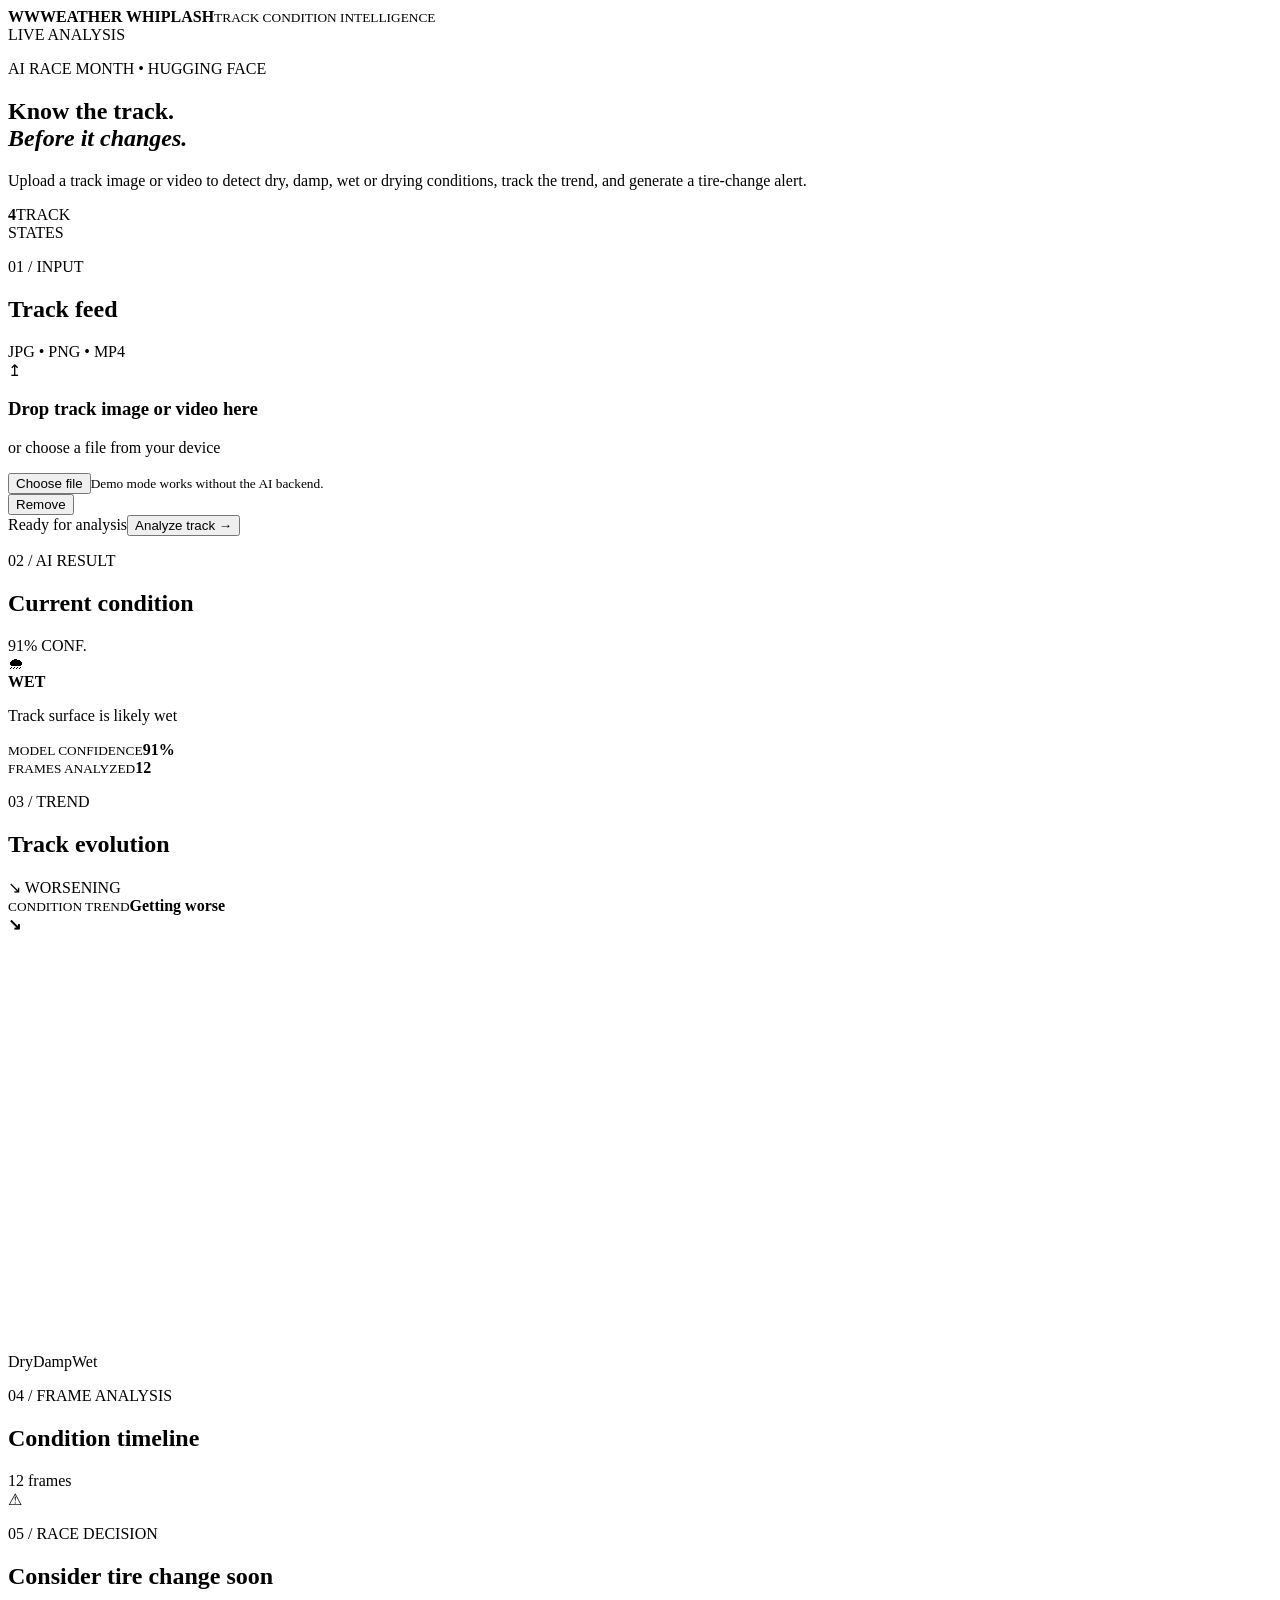
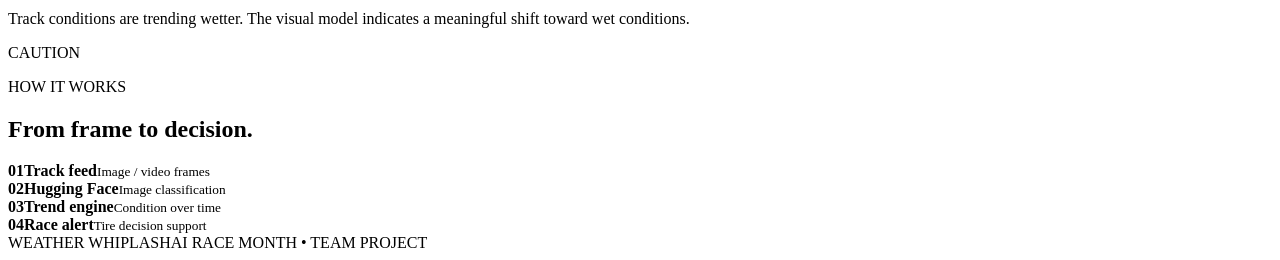
==== index.html @ 78994215 "Updated files" ====
<!doctype html>
<html lang="en">

<head>
    <meta charset="UTF-8">
    <meta name="viewport" content="width=device-width,initial-scale=1">
    <title>Weather Whiplash | Track Intelligence</title>
    <link rel="stylesheet" href="css/style.css">
</head>

<body>
    <header class="top"><a class="brand"><b>WW</b><span><strong>WEATHER WHIPLASH</strong><small>TRACK CONDITION
                    INTELLIGENCE</small></span></a>
        <div class="live"><i></i> LIVE ANALYSIS</div>
    </header>
    <main>
        <section class="hero">
            <div>
                <p class="eyebrow">AI RACE MONTH • HUGGING FACE</p>
                <h1>Know the track.<br><em>Before it changes.</em></h1>
                <p>Upload a track image or video to detect dry, damp, wet or drying conditions, track the trend, and
                    generate a tire-change alert.</p>
            </div>
            <div class="badge"><b>4</b><span>TRACK<br>STATES</span></div>
        </section>
        <section class="card upload">
            <div class="head">
                <div>
                    <p class="eyebrow">01 / INPUT</p>
                    <h2>Track feed</h2>
                </div><span class="pill">JPG • PNG • MP4</span>
            </div>
            <div id="drop" class="drop"><input id="file" type="file" accept="image/*,video/*" hidden>
                <div class="up">↥</div>
                <h3>Drop track image or video here</h3>
                <p>or choose a file from your device</p><button id="choose" class="btn red">Choose
                    file</button><small>Demo mode works without the AI backend.</small>
            </div>
            <div id="preview" class="preview hidden">
                <div id="media"></div>
                <div class="filebar"><b id="filename"></b><button id="remove" class="btn ghost">Remove</button></div>
            </div>
            <div class="analyze"><span><i id="stateDot"></i><span id="state">Ready for analysis</span></span><button
                    id="analyze" class="btn red big">Analyze track →</button></div>
        </section>
        <section class="grid">
            <article class="card result">
                <div class="head">
                    <div>
                        <p class="eyebrow">02 / AI RESULT</p>
                        <h2>Current condition</h2>
                    </div><span id="confPill" class="pill green">91% CONF.</span>
                </div>
                <div class="condition">
                    <div id="icon" class="icon">🌧</div>
                    <div><strong id="condition">WET</strong>
                        <p id="sub">Track surface is likely wet</p>
                    </div>
                </div>
                <div class="bar"><i id="bar"></i></div>
                <div class="stats">
                    <div><small>MODEL CONFIDENCE</small><b id="confidence">91%</b></div>
                    <div><small>FRAMES ANALYZED</small><b id="frames">12</b></div>
                </div>
            </article>
            <article class="card result">
                <div class="head">
                    <div>
                        <p class="eyebrow">03 / TREND</p>
                        <h2>Track evolution</h2>
                    </div><span id="trendPill" class="pill warn">↘ WORSENING</span>
                </div>
                <div class="trendtop">
                    <div><small>CONDITION TREND</small><b id="trend">Getting worse</b></div><strong
                        id="arrow">↘</strong>
                </div>
                <div class="chart"><svg id="chart" viewBox="0 0 700 230" preserveAspectRatio="none"></svg></div>
                <div class="legend"><span><i class="dry"></i>Dry</span><span><i class="damp"></i>Damp</span><span><i
                            class="wet"></i>Wet</span></div>
            </article>
        </section>
        <section class="card timeline">
            <div class="head">
                <div>
                    <p class="eyebrow">04 / FRAME ANALYSIS</p>
                    <h2>Condition timeline</h2>
                </div><span id="count" class="pill">12 frames</span>
            </div>
            <div id="timeline" class="frames"></div>
        </section>
        <section class="card recommendation">
            <div id="recIcon" class="recicon">⚠</div>
            <div>
                <p class="eyebrow">05 / RACE DECISION</p>
                <h2 id="recTitle">Consider tire change soon</h2>
                <p id="recText">Track conditions are trending wetter. The visual model indicates a meaningful shift
                    toward wet conditions.</p>
            </div><span id="recTag" class="pill warn">CAUTION</span>
        </section>
        <section class="how">
            <div>
                <p class="eyebrow">HOW IT WORKS</p>
                <h2>From frame to decision.</h2>
            </div>
            <div class="pipeline">
                <div><b>01</b><strong>Track feed</strong><small>Image / video frames</small></div><i></i>
                <div><b>02</b><strong>Hugging Face</strong><small>Image classification</small></div><i></i>
                <div><b>03</b><strong>Trend engine</strong><small>Condition over time</small></div><i></i>
                <div><b>04</b><strong>Race alert</strong><small>Tire decision support</small></div>
            </div>
        </section>
    </main>
    <footer><span>WEATHER WHIPLASH</span><span>AI RACE MONTH • TEAM PROJECT</span></footer>
    <script src="js/script.js"></script>
</body>

</html>
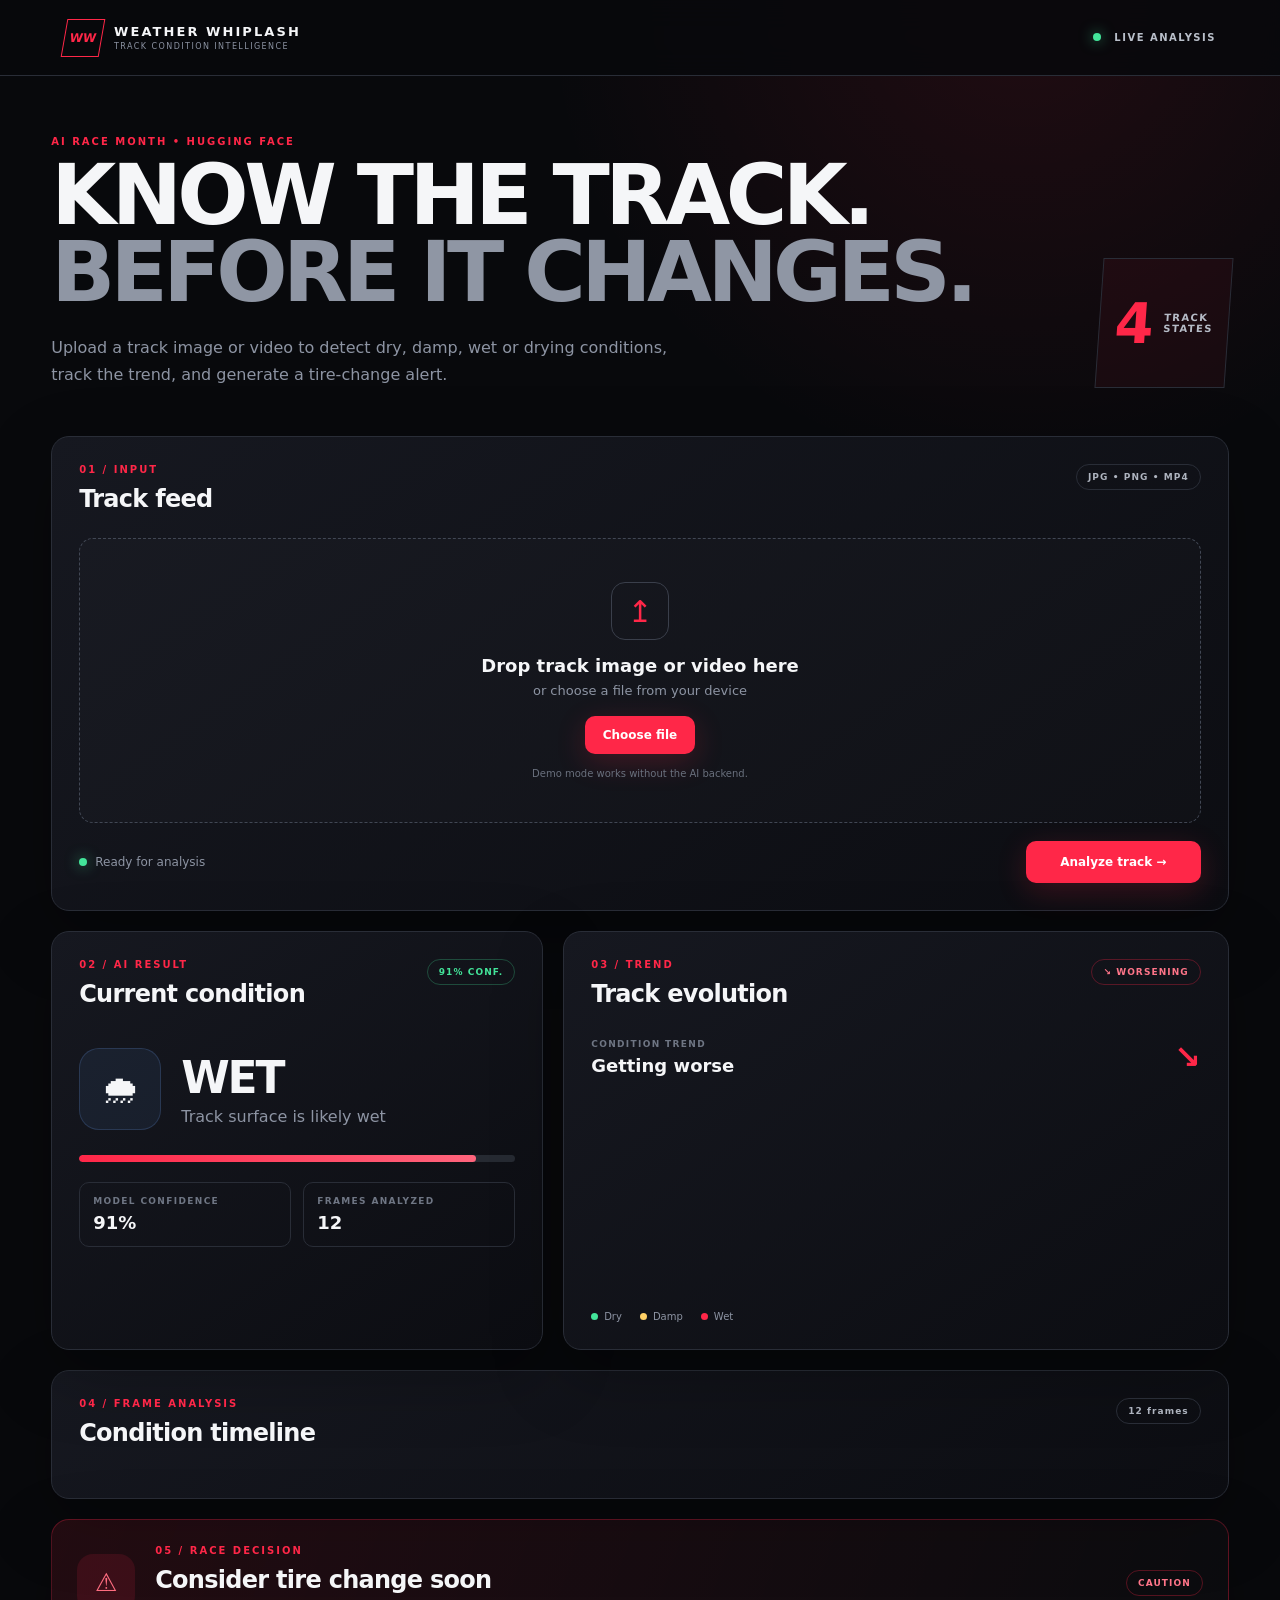
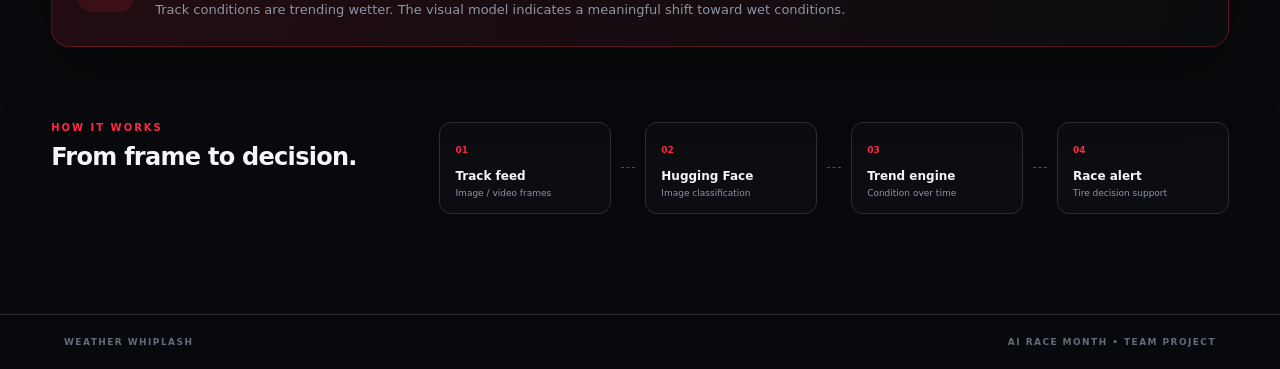
==== commit ac71300f: "Folder management" ====
--- a/index.html
+++ b/index.html
@@ -5,7 +5,7 @@
     <meta charset="UTF-8">
     <meta name="viewport" content="width=device-width,initial-scale=1">
     <title>Weather Whiplash | Track Intelligence</title>
-    <link rel="stylesheet" href="css/style.css">
+    <link rel="stylesheet" href="style.css">
 </head>
 
 <body>
--- a/style.css
+++ b/style.css
@@ -0,0 +1 @@
+:root{--bg:#08090c;--card:#111319;--card2:#171920;--line:#292d37;--text:#f5f6f8;--muted:#8d94a3;--red:#ff2748;--green:#43e59a;--yellow:#ffd166;--blue:#6da7ff}*{box-sizing:border-box;margin:0;padding:0}body{font-family:Inter,system-ui,-apple-system,Segoe UI,sans-serif;background:radial-gradient(circle at 80% 0,rgba(255,39,72,.1),transparent 30rem),var(--bg);color:var(--text);min-height:100vh}button{font:inherit;cursor:pointer}.top{height:76px;border-bottom:1px solid var(--line);display:flex;align-items:center;justify-content:space-between;padding:0 5vw;background:#08090cd9;backdrop-filter:blur(15px);position:sticky;top:0;z-index:5}.brand{display:flex;gap:12px;align-items:center;color:var(--text);text-decoration:none}.brand>b{width:38px;height:38px;display:grid;place-items:center;border:1px solid var(--red);color:var(--red);font-size:12px;transform:skew(-10deg)}.brand strong{display:block;font-size:13px;letter-spacing:.16em}.brand small{display:block;color:var(--muted);font-size:8px;letter-spacing:.18em;margin-top:3px}.live{font-size:10px;letter-spacing:.15em;font-weight:800;color:#b9bfca}.live i,#stateDot{display:inline-block;width:8px;height:8px;border-radius:50%;background:var(--green);box-shadow:0 0 14px #43e59aaa;margin-right:8px}main{width:min(1180px,92%);margin:auto;padding:60px 0 80px}.hero{min-height:300px;display:flex;align-items:end;justify-content:space-between;gap:30px;padding-bottom:48px}.eyebrow{color:var(--red);font-size:10px;letter-spacing:.2em;font-weight:900;margin-bottom:10px}.hero h1{font-size:clamp(48px,7vw,84px);line-height:.92;letter-spacing:-.055em;text-transform:uppercase}.hero h1 em{color:#8f96a4;font-style:normal}.hero p:not(.eyebrow){max-width:650px;color:var(--muted);line-height:1.7;margin-top:22px}.badge{min-width:130px;height:130px;border:1px solid var(--line);display:flex;align-items:center;justify-content:center;gap:10px;background:#ff27480e;transform:skew(-4deg)}.badge b{font-size:56px;color:var(--red)}.badge span{font-size:10px;font-weight:900;letter-spacing:.14em;color:#b6bcc7}.card{background:linear-gradient(145deg,#161820,#0c0d12);border:1px solid var(--line);border-radius:18px;box-shadow:0 24px 70px #00000047}.upload,.result,.timeline{padding:27px}.head{display:flex;justify-content:space-between;align-items:start;gap:20px}.head h2,.recommendation h2,.how h2{font-size:24px;letter-spacing:-.03em}.pill{border:1px solid var(--line);border-radius:999px;padding:7px 11px;color:#aeb4bf;font-size:9px;font-weight:900;letter-spacing:.12em;white-space:nowrap}.pill.green{color:var(--green);border-color:#43e59a44}.pill.warn{color:#ff7589;border-color:#ff27484d}.drop{margin-top:25px;min-height:285px;border:1px dashed #414754;border-radius:14px;display:flex;flex-direction:column;justify-content:center;align-items:center;text-align:center;background:#ffffff04;transition:.2s}.drop.drag{border-color:var(--red);background:#ff27480b}.up{width:58px;height:58px;display:grid;place-items:center;border:1px solid #3a3f4b;border-radius:14px;color:var(--red);font-size:30px;margin-bottom:15px}.drop h3{font-size:18px}.drop p{color:var(--muted);font-size:13px;margin:7px 0 18px}.drop small{color:#69707d;font-size:10px;margin-top:14px}.btn{border:0;border-radius:10px;padding:12px 18px;font-weight:850;font-size:12px;transition:.2s}.btn:hover{transform:translateY(-2px)}.red{background:var(--red);color:#fff;box-shadow:0 8px 30px #ff274833}.ghost{background:transparent;color:#d2d5dc;border:1px solid var(--line)}.big{min-width:175px;padding:14px 20px}.analyze{margin-top:18px;display:flex;justify-content:space-between;align-items:center;gap:20px;color:var(--muted);font-size:12px}.analyze .red:disabled{opacity:.55;cursor:wait;transform:none}.preview{margin-top:20px;border:1px solid var(--line);border-radius:14px;overflow:hidden}.preview>div:first-child{min-height:240px;background:#090a0d;display:grid;place-items:center}.preview img,.preview video{display:block;width:100%;max-height:430px;object-fit:contain}.filebar{padding:13px 15px;display:flex;align-items:center;justify-content:space-between;background:#ffffff06}.hidden{display:none!important}.grid{display:grid;grid-template-columns:.85fr 1.15fr;gap:20px;margin-top:20px}.condition{display:flex;align-items:center;gap:20px;margin:40px 0 25px}.icon{width:82px;height:82px;border-radius:20px;display:grid;place-items:center;font-size:39px;background:#6da7ff14;border:1px solid #6da7ff2e}.condition strong{font-size:44px;letter-spacing:-.05em}.condition p{color:var(--muted);margin-top:4px}.bar{height:7px;background:#262a32;border-radius:99px;overflow:hidden}.bar i{display:block;height:100%;width:91%;background:linear-gradient(90deg,var(--red),#ff647c);border-radius:inherit;transition:.7s}.stats{display:grid;grid-template-columns:1fr 1fr;gap:12px;margin-top:20px}.stats div{padding:13px;border:1px solid var(--line);border-radius:10px}.stats small,.trendtop small{display:block;color:#6f7684;font-size:9px;letter-spacing:.15em;font-weight:900}.stats b{display:block;margin-top:6px;font-size:18px}.trendtop{display:flex;justify-content:space-between;align-items:end;margin-top:30px}.trendtop b{display:block;font-size:18px;margin-top:6px}.trendtop>strong{font-size:32px;color:var(--red)}.chart{height:220px;margin-top:15px}.chart svg{width:100%;height:100%}.legend{display:flex;gap:18px;color:var(--muted);font-size:10px}.legend span{display:flex;align-items:center;gap:6px}.legend i{width:7px;height:7px;border-radius:50%}.dry{background:var(--green)}.damp{background:var(--yellow)}.wet{background:var(--red)}.timeline{margin-top:20px}.frames{display:grid;grid-template-columns:repeat(12,1fr);gap:8px;margin-top:24px}.frame{min-height:72px;padding:9px 7px;border:1px solid var(--line);border-radius:9px;background:#0d0f14;text-align:center}.frame small{color:#69707d;font-size:8px}.frame b{display:block;font-size:9px;margin-top:11px}.frame i{display:block;height:4px;border-radius:10px;margin-top:10px}.frame.dry i{background:var(--green)}.frame.damp i{background:var(--yellow)}.frame.wet i{background:var(--red)}.frame.drying i{background:var(--blue)}.recommendation{margin-top:20px;padding:25px;display:grid;grid-template-columns:auto 1fr auto;align-items:center;gap:20px;border-color:#ff274847;background:linear-gradient(110deg,#ff27481c,#ffffff04)}.recicon{width:58px;height:58px;border-radius:16px;display:grid;place-items:center;background:#ff27481f;color:#ff6d80;font-size:25px}.recommendation p:not(.eyebrow){color:var(--muted);line-height:1.6;margin-top:6px;max-width:760px;font-size:13px}.how{padding:75px 0 20px;display:grid;grid-template-columns:.6fr 1.4fr;gap:50px}.pipeline{display:flex;align-items:stretch;gap:10px}.pipeline>div{flex:1;border:1px solid var(--line);border-radius:12px;padding:15px;background:#ffffff04}.pipeline b{color:var(--red);font-size:9px}.pipeline strong{display:block;font-size:12px;margin-top:12px}.pipeline small{color:var(--muted);display:block;margin-top:5px;font-size:9px}.pipeline>i{width:14px;align-self:center;border-top:1px dashed #4a4f5b}footer{border-top:1px solid var(--line);padding:22px 5vw;display:flex;justify-content:space-between;color:#646b78;font-size:9px;font-weight:900;letter-spacing:.16em}@media(max-width:900px){.grid,.how{grid-template-columns:1fr}.frames{grid-template-columns:repeat(6,1fr)}.pipeline{flex-wrap:wrap}.pipeline>i{display:none}}@media(max-width:620px){.top{padding:0 4%}.live{display:none}main{width:94%;padding-top:40px}.hero{min-height:auto;align-items:start;padding-bottom:35px}.hero h1{font-size:48px}.badge{display:none}.upload,.result,.timeline{padding:19px}.head,.analyze{flex-direction:column;align-items:stretch}.analyze .btn{width:100%}.frames{grid-template-columns:repeat(3,1fr)}.recommendation{grid-template-columns:auto 1fr}.recommendation>.pill{grid-column:2;justify-self:start}footer{flex-direction:column;gap:8px}}
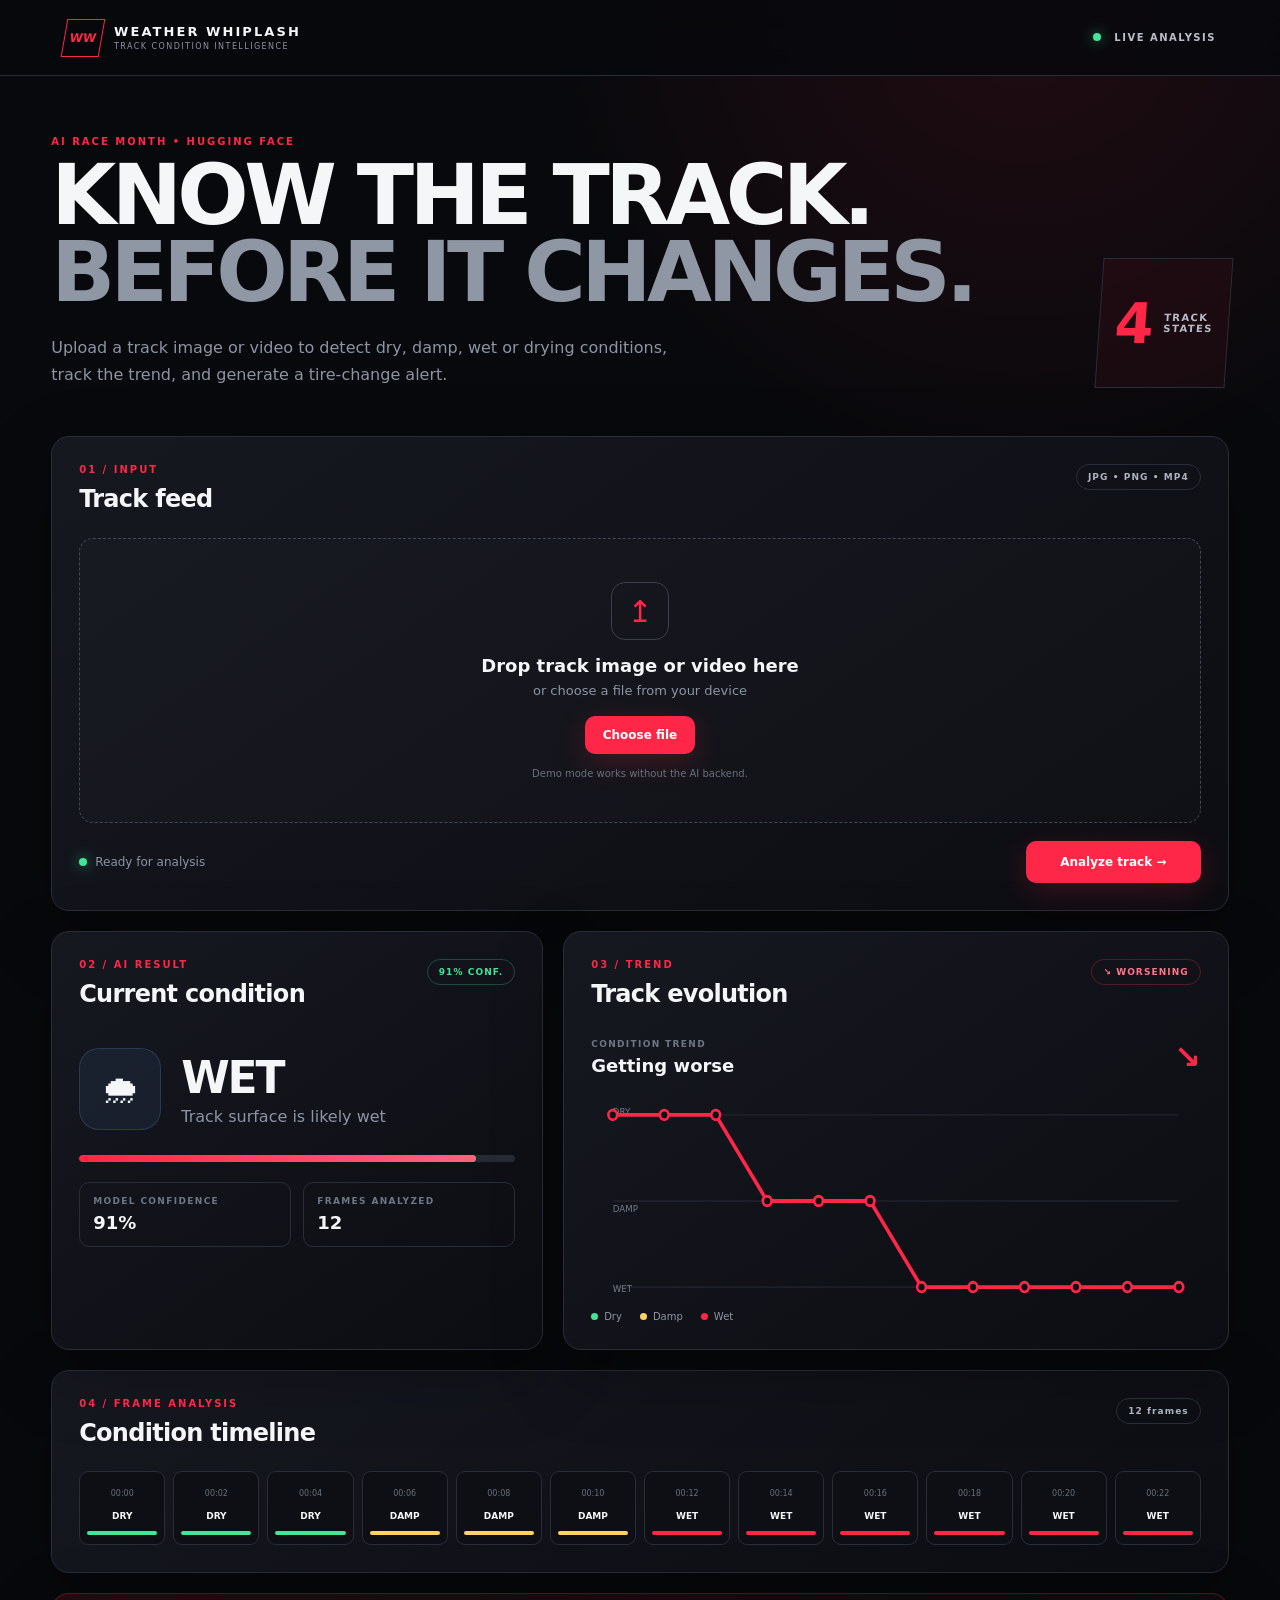
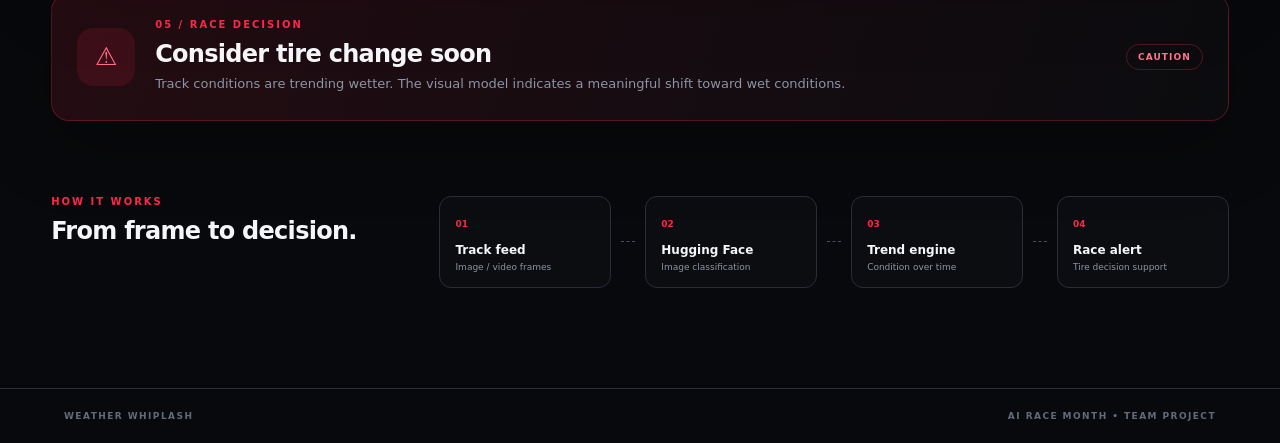
==== commit c17eb538: "JS updated" ====
--- a/index.html
+++ b/index.html
@@ -111,7 +111,7 @@
         </section>
     </main>
     <footer><span>WEATHER WHIPLASH</span><span>AI RACE MONTH • TEAM PROJECT</span></footer>
-    <script src="js/script.js"></script>
+    <script src="script.js"></script>
 </body>
 
 </html>
